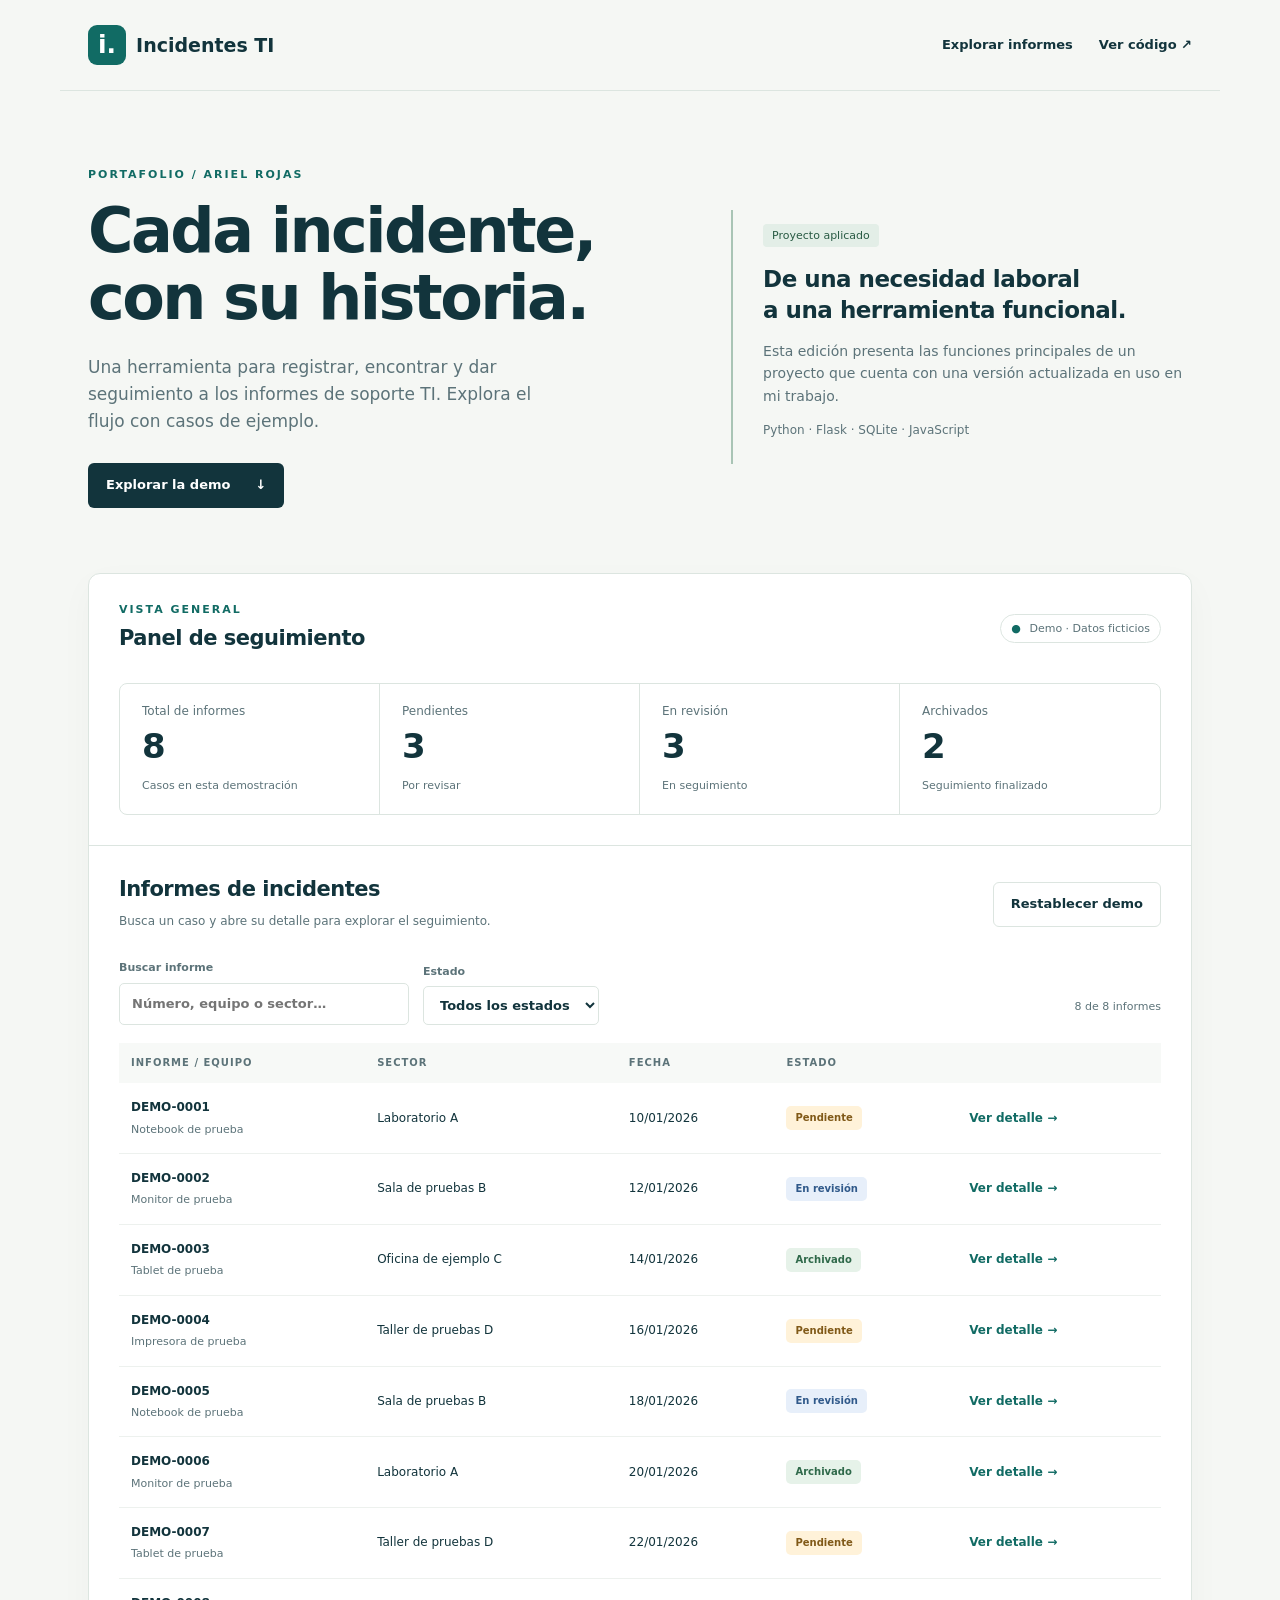
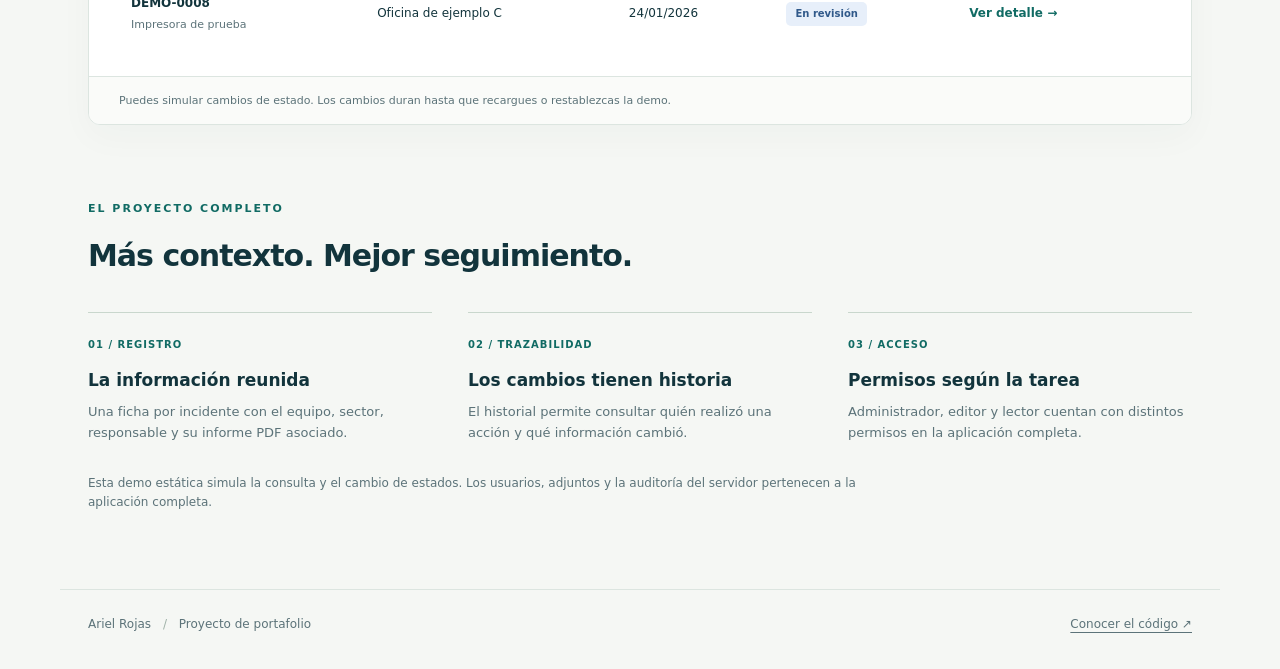
==== docs/index.html @ 37f0bf0e "Actualizar demo incidentes" ====
<!doctype html>
<html lang="es">
<head>
  <meta charset="utf-8">
  <meta name="viewport" content="width=device-width,initial-scale=1">
  <meta name="description" content="Explora el gestor de informes de incidentes TI de Ariel Rojas con datos ficticios y sin iniciar sesión.">
  <meta name="referrer" content="strict-origin-when-cross-origin">
  <meta http-equiv="Content-Security-Policy" content="default-src 'self'; script-src 'self'; style-src 'self'; img-src 'self' data:; connect-src 'none'; object-src 'none'; base-uri 'none'; form-action 'none'">
  <title>Incidentes TI · Demo de Ariel Rojas</title>
  <link rel="stylesheet" href="demo.css">
  <script src="demo.js" defer></script>
</head>
<body>
  <header class="topbar"><a class="brand" href="#inicio"><span class="brand-icon" aria-hidden="true">i.</span> Incidentes TI</a><nav aria-label="Principal"><a href="#informes">Explorar informes</a><a href="https://github.com/arojases/Incidentes" target="_blank" rel="noopener noreferrer">Ver código ↗</a></nav></header>
  <main id="inicio">
    <section class="intro"><div><p class="eyebrow">PORTAFOLIO / ARIEL ROJAS</p><h1>Cada incidente,<br>con su historia.</h1><p class="lead">Una herramienta para registrar, encontrar y dar seguimiento a los informes de soporte TI. Explora el flujo con casos de ejemplo.</p><a class="button dark" href="#informes">Explorar la demo <span aria-hidden="true">↓</span></a></div><aside class="project-note"><span class="tag">Proyecto aplicado</span><h2>De una necesidad laboral<br>a una herramienta funcional.</h2><p>Esta edición presenta las funciones principales de un proyecto que cuenta con una versión actualizada en uso en mi trabajo.</p><p class="small">Python · Flask · SQLite · JavaScript</p></aside></section>
    <section class="workspace" aria-label="Demostración interactiva">
      <div class="workspace-header"><div><p class="eyebrow">VISTA GENERAL</p><h2>Panel de seguimiento</h2></div><span class="demo-label"><span aria-hidden="true">●</span> Demo · Datos ficticios</span></div>
      <div class="metrics" aria-label="Resumen de informes"><article><span>Total de informes</span><strong id="total">8</strong><small>Casos en esta demostración</small></article><article><span>Pendientes</span><strong id="pending">3</strong><small>Por revisar</small></article><article><span>En revisión</span><strong id="review">3</strong><small>En seguimiento</small></article><article><span>Archivados</span><strong id="archived">2</strong><small>Seguimiento finalizado</small></article></div>
      <section class="reports" id="informes"><div class="section-heading"><div><h2>Informes de incidentes</h2><p>Busca un caso y abre su detalle para explorar el seguimiento.</p></div><button class="button outline" id="reset" type="button">Restablecer demo</button></div>
        <div class="filters"><label>Buscar informe<input type="search" id="search" placeholder="Número, equipo o sector…" autocomplete="off"></label><label>Estado<select id="status"><option value="">Todos los estados</option>Pendiente</option><option>En revisión</option><option>Archivado</option></select></label><span id="result-count" role="status" aria-live="polite"></span></div>
        <div class="table-wrap"><table><caption class="sr-only">Informes ficticios de incidentes TI</caption><thead><tr><th scope="col">Informe / equipo</th><th scope="col">Sector</th><th scope="col">Fecha</th><th scope="col">Estado</th><th scope="col"><span class="sr-only">Acciones</span></th></tr></thead><tbody id="rows"></tbody></table></div>
        <p id="empty" hidden>No hay informes con esos filtros. Prueba otra búsqueda.</p>
      </section>
      <p class="workspace-foot">Puedes simular cambios de estado. Los cambios duran hasta que recargues o restablezcas la demo.</p>
    </section>
    <section class="about"><p class="eyebrow">EL PROYECTO COMPLETO</p><h2>Más contexto. Mejor seguimiento.</h2><div class="about-grid"><article><span>01 / REGISTRO</span><h3>La información reunida</h3><p>Una ficha por incidente con el equipo, sector, responsable y su informe PDF asociado.</p></article><article><span>02 / TRAZABILIDAD</span><h3>Los cambios tienen historia</h3><p>El historial permite consultar quién realizó una acción y qué información cambió.</p></article><article><span>03 / ACCESO</span><h3>Permisos según la tarea</h3><p>Administrador, editor y lector cuentan con distintos permisos en la aplicación completa.</p></article></div><p class="scope">Esta demo estática simula la consulta y el cambio de estados. Los usuarios, adjuntos y la auditoría del servidor pertenecen a la aplicación completa.</p></section>
  </main>
  <footer><span>Ariel Rojas <span aria-hidden="true">/</span> Proyecto de portafolio</span><a href="https://github.com/arojases/Incidentes" target="_blank" rel="noopener noreferrer">Conocer el código ↗</a></footer>
  <dialog id="detail" aria-labelledby="detail-title"><div class="dialog-head"><p class="eyebrow">DETALLE DEL INFORME</p><button id="close" class="close" type="button" aria-label="Cerrar detalle">×</button></div><h2 id="detail-title"></h2><p id="detail-description"></p><dl id="detail-fields"></dl><label class="state-label">Simular cambio de estado<select id="detail-status"><option>Pendiente</option><option>En revisión</option><option>Archivado</option></select></label><h3>Historial de ejemplo</h3><ul id="history"></ul><p class="small">Información ficticia. Esta acción solo modifica la demostración en tu navegador.</p></dialog>
  <p class="toast" id="message" role="status" aria-live="polite"></p>
  <noscript><p>Activa JavaScript para explorar los informes de esta demostración.</p></noscript>
</body>
</html>
---- docs/demo.css ----
:root{--ink:#12343c;--muted:#5c7379;--teal:#116b64;--paper:#f5f7f4;--line:#dce5e0;--white:#fff}*{box-sizing:border-box}html{scroll-behavior:smooth;scroll-padding-top:30px}body{margin:0;color:var(--ink);background:var(--paper);font:15px/1.6 "Segoe UI",system-ui,sans-serif}a{color:inherit}button,input,select{font:inherit}button,a,input,select{outline-offset:4px}button{cursor:pointer}a{text-underline-offset:4px}.topbar,main,footer{max-width:1160px;margin:auto}.topbar{display:flex;align-items:center;justify-content:space-between;padding:25px 28px;border-bottom:1px solid var(--line)}.brand{font-size:19px;font-weight:750;text-decoration:none;display:flex;align-items:center;gap:10px}.brand-icon{background:var(--teal);color:#fff;border-radius:9px;padding:0 10px;font-size:25px}nav{display:flex;gap:26px}nav a{font-size:13px;text-decoration:none;font-weight:600}main{padding:0 28px}.intro{display:grid;grid-template-columns:1.2fr 1fr;gap:90px;padding:75px 0 65px;align-items:center}.eyebrow{font-size:11px;font-weight:750;letter-spacing:2px;color:var(--teal);margin:0 0 14px}h1{font-size:clamp(38px,5vw,62px);line-height:1.08;letter-spacing:-2.5px;margin:0 0 22px;font-weight:700}.lead{font-size:17px;color:var(--muted);max-width:470px;margin:0 0 28px}.button{display:inline-flex;align-items:center;justify-content:center;gap:25px;border-radius:6px;font-size:13px;font-weight:600;padding:11px 17px;text-decoration:none;border:1px solid transparent}.dark{background:var(--ink);color:white}.dark:hover{background:var(--teal)}.outline{background:transparent;border-color:var(--line);color:var(--ink)}.outline:hover{background:#edf2ef}.project-note{border-left:2px solid #a9c4b5;padding:12px 0 12px 30px}.tag{background:#e3eee7;color:#285a43;padding:5px 9px;font-size:11px;border-radius:4px}.project-note h2{font-size:23px;line-height:1.35;margin:18px 0 14px;letter-spacing:-.5px}.project-note p{font-size:14px;color:var(--muted)}.small{font-size:12px!important;color:var(--muted)}.workspace{border:1px solid var(--line);background:var(--white);border-radius:12px;box-shadow:0 12px 35px #12343c08;overflow:hidden}.workspace-header{display:flex;justify-content:space-between;align-items:center;padding:27px 30px}.workspace-header .eyebrow{margin-bottom:4px}.workspace h2{font-size:21px;letter-spacing:-.5px;margin:0}.demo-label{font-size:11px;padding:5px 10px;border:1px solid var(--line);border-radius:20px;color:var(--muted)}.demo-label span{color:var(--teal);margin-right:5px}.metrics{display:grid;grid-template-columns:repeat(4,1fr);margin:0 30px 30px;border:1px solid var(--line);border-radius:8px}.metrics article{padding:18px 22px;border-right:1px solid var(--line)}.metrics article:last-child{border:0}.metrics span{display:block;font-size:12px;color:var(--muted)}.metrics strong{display:block;font-size:34px;font-weight:650;line-height:1.5;letter-spacing:-1px}.metrics small{font-size:11px;color:var(--muted)}.reports{border-top:1px solid var(--line);padding:27px 30px}.section-heading{display:flex;justify-content:space-between;gap:20px;align-items:center}.section-heading p{font-size:12px;color:var(--muted);margin:5px 0}.filters{display:flex;gap:14px;align-items:end;margin:23px 0 18px}label{display:block;font-size:11px;font-weight:600;color:var(--muted)}input,select{display:block;border:1px solid var(--line);border-radius:5px;background:white;color:var(--ink);padding:10px 12px;margin-top:6px;font-size:13px}input{width:290px}.filters #result-count{margin-left:auto;font-size:11px;padding-bottom:10px;color:var(--muted)}.table-wrap{overflow:auto}table{width:100%;border-collapse:collapse;text-align:left;white-space:nowrap}th{font-size:10px;text-transform:uppercase;letter-spacing:1px;background:#f7f9f7;color:var(--muted);padding:12px}td{border-bottom:1px solid #edf1ee;padding:15px 12px;font-size:12px}td:first-child strong{display:block;font-size:12px}td:first-child small{display:block;color:var(--muted);font-size:11px;margin-top:3px}tr:last-child td{border-bottom:0}.badge{display:inline-block;padding:4px 9px;font-size:10px;border-radius:5px;font-weight:600}.pending{background:#fff2d9;color:#805918}.review{background:#e7effa;color:#30598a}.archived{background:#e6f2e9;color:#2f694a}.detail-button{border:0;background:none;color:var(--teal);padding:6px;font-size:12px;font-weight:650}.detail-button:hover{text-decoration:underline}.workspace-foot{font-size:11px;color:var(--muted);background:#fafbf9;margin:0;border-top:1px solid var(--line);padding:15px 30px}.about{padding:75px 0 65px}.about h2{font-size:30px;letter-spacing:-1px;margin:0 0 32px}.about-grid{display:grid;grid-template-columns:repeat(3,1fr);gap:36px}.about-grid article{border-top:1px solid #c9d7cd;padding-top:18px}.about-grid span{font-size:10px;letter-spacing:1px;color:var(--teal);font-weight:700}.about h3{font-size:17px;margin:12px 0 8px}.about-grid p{font-size:13px;color:var(--muted);margin:0}.scope{font-size:12px;color:var(--muted);margin-top:30px;max-width:780px}footer{display:flex;justify-content:space-between;border-top:1px solid var(--line);padding:25px 28px 35px;font-size:12px;color:var(--muted)}footer span span{padding:0 8px;color:#a0b2a8}dialog{border:1px solid var(--line);border-radius:12px;padding:28px;max-width:540px;width:calc(100% - 32px);color:var(--ink);max-height:90vh}dialog::backdrop{background:#102c36a6}.dialog-head{display:flex;align-items:center;justify-content:space-between}.dialog-head .eyebrow{margin:0}.close{border:0;background:#edf2ef;border-radius:50%;font-size:24px;width:34px;height:34px;color:var(--ink)}dialog h2{font-size:28px;margin:18px 0 8px}dialog p{font-size:14px;color:var(--muted)}dl{display:grid;grid-template-columns:1fr 1fr;gap:8px;margin:22px 0}dt{font-size:12px;color:var(--muted)}dd{margin:0;font-size:12px}.state-label select{width:100%}dialog h3{font-size:14px;margin:22px 0 8px}#history{padding-left:18px;font-size:12px}#history li{margin:8px 0}.toast{position:fixed;bottom:20px;left:50%;transform:translateX(-50%);background:var(--ink);color:white;padding:12px 20px;border-radius:6px;font-size:13px;max-width:90%;box-shadow:0 4px 20px #0002}.toast:empty{display:none}.sr-only{position:absolute;width:1px;height:1px;padding:0;overflow:hidden;clip:rect(0,0,0,0);white-space:nowrap;border:0}#empty{text-align:center;padding:28px;color:var(--muted)}@media(max-width:760px){.intro{gap:30px;padding:45px 0;grid-template-columns:1fr}.project-note{padding-left:22px}.intro br{display:none}h1{letter-spacing:-1.5px}.topbar,main,footer{padding-left:18px;padding-right:18px}nav{gap:12px}nav a{font-size:11px}.brand{font-size:15px}.workspace-header{padding:20px;gap:14px;flex-wrap:wrap}.metrics{margin:0 20px 24px;grid-template-columns:1fr 1fr}.metrics article{padding:15px}.metrics article:nth-child(2){border-right:0}.metrics article:nth-child(-n+2){border-bottom:1px solid var(--line)}.reports{padding:22px 18px}.section-heading{align-items:start;flex-direction:column;gap:10px}.filters{flex-wrap:wrap}.filters label:first-child{width:100%}input{width:100%}.filters #result-count{font-size:10px}.workspace-foot{padding:14px 18px}.about{padding:45px 0}.about-grid{grid-template-columns:1fr;gap:24px}.about h2{font-size:26px}footer{gap:15px;flex-wrap:wrap}}@media(prefers-reduced-motion:reduce){html{scroll-behavior:auto}}
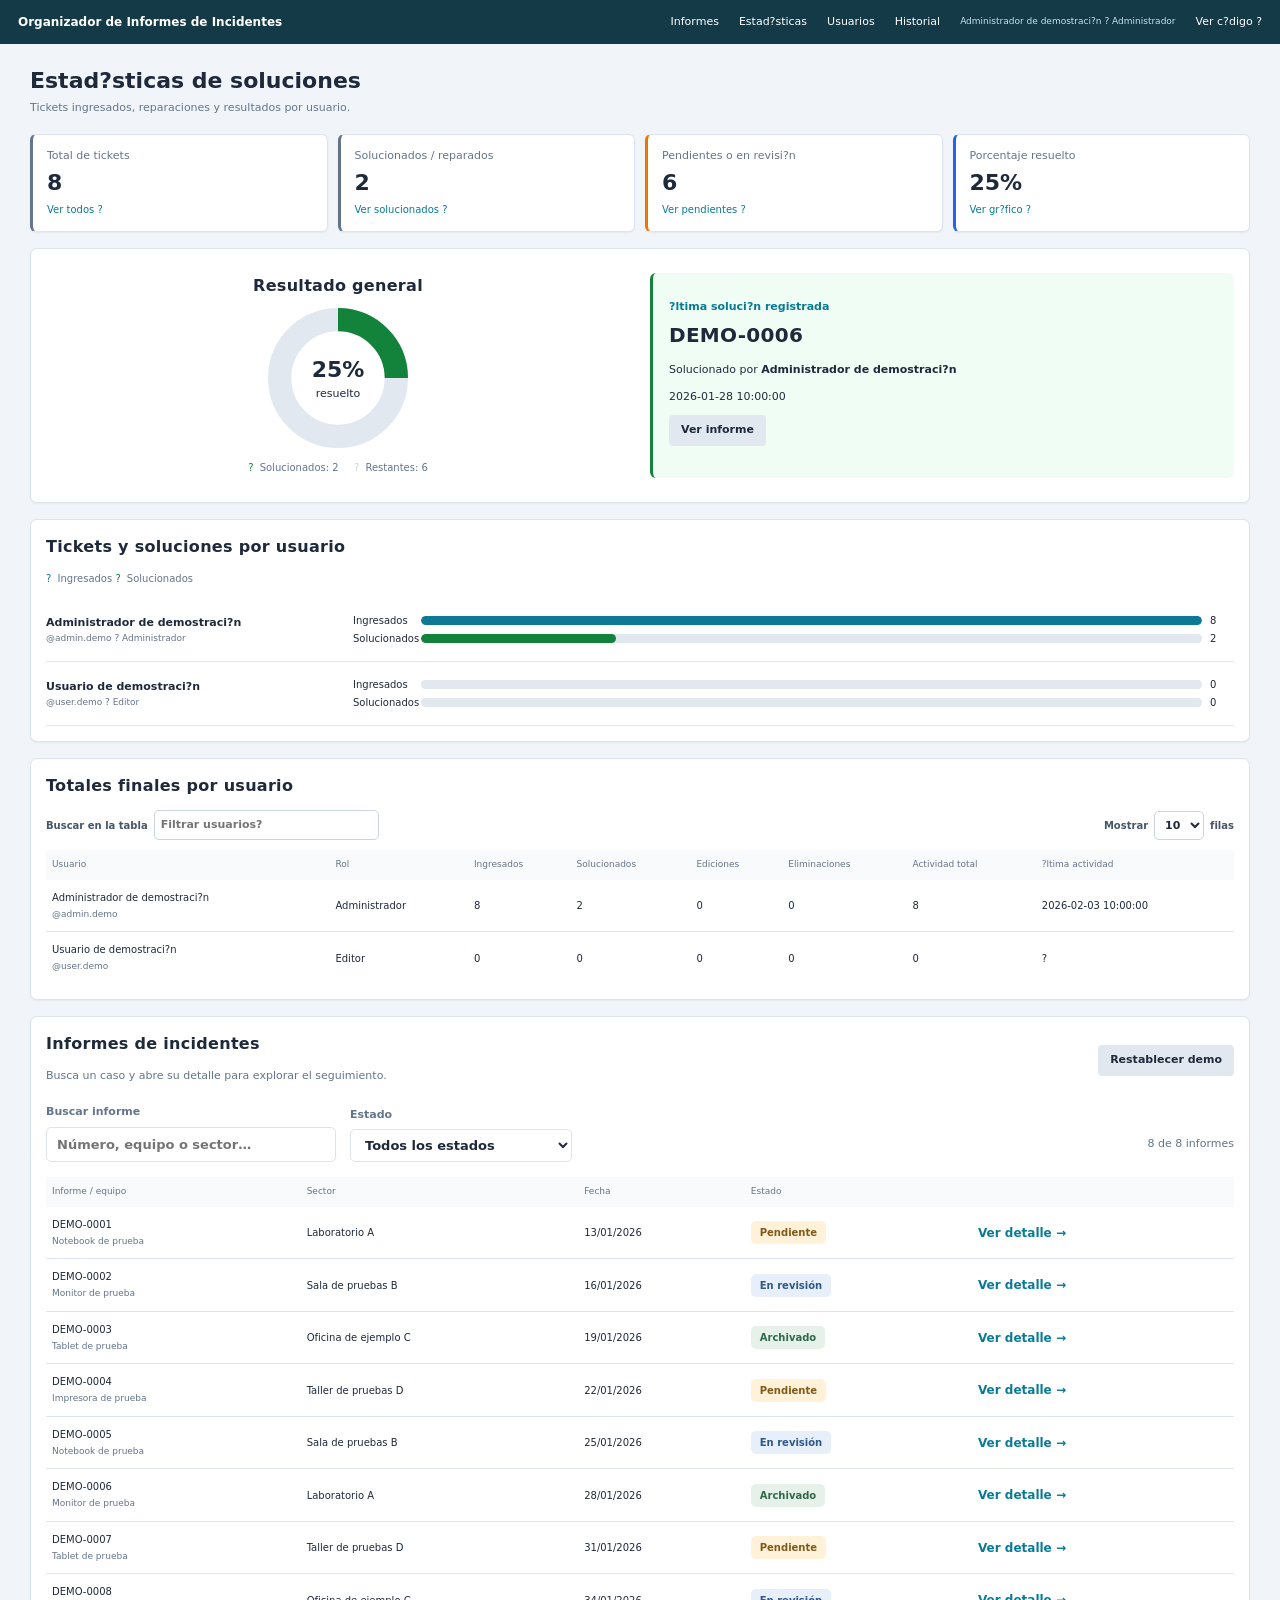
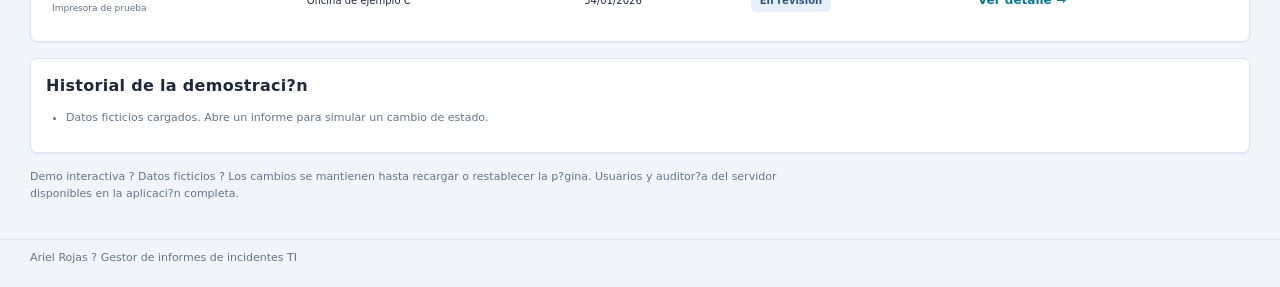
==== commit 3c585ddc: "actualizacion frontend demo" ====
--- a/docs/index.html
+++ b/docs/index.html
@@ -11,23 +11,25 @@
   <script src="demo.js" defer></script>
 </head>
 <body>
-  <header class="topbar"><a class="brand" href="#inicio"><span class="brand-icon" aria-hidden="true">i.</span> Incidentes TI</a><nav aria-label="Principal"><a href="#informes">Explorar informes</a><a href="https://github.com/arojases/Incidentes" target="_blank" rel="noopener noreferrer">Ver código ↗</a></nav></header>
-  <main id="inicio">
-    <section class="intro"><div><p class="eyebrow">PORTAFOLIO / ARIEL ROJAS</p><h1>Cada incidente,<br>con su historia.</h1><p class="lead">Una herramienta para registrar, encontrar y dar seguimiento a los informes de soporte TI. Explora el flujo con casos de ejemplo.</p><a class="button dark" href="#informes">Explorar la demo <span aria-hidden="true">↓</span></a></div><aside class="project-note"><span class="tag">Proyecto aplicado</span><h2>De una necesidad laboral<br>a una herramienta funcional.</h2><p>Esta edición presenta las funciones principales de un proyecto que cuenta con una versión actualizada en uso en mi trabajo.</p><p class="small">Python · Flask · SQLite · JavaScript</p></aside></section>
-    <section class="workspace" aria-label="Demostración interactiva">
-      <div class="workspace-header"><div><p class="eyebrow">VISTA GENERAL</p><h2>Panel de seguimiento</h2></div><span class="demo-label"><span aria-hidden="true">●</span> Demo · Datos ficticios</span></div>
-      <div class="metrics" aria-label="Resumen de informes"><article><span>Total de informes</span><strong id="total">8</strong><small>Casos en esta demostración</small></article><article><span>Pendientes</span><strong id="pending">3</strong><small>Por revisar</small></article><article><span>En revisión</span><strong id="review">3</strong><small>En seguimiento</small></article><article><span>Archivados</span><strong id="archived">2</strong><small>Seguimiento finalizado</small></article></div>
-      <section class="reports" id="informes"><div class="section-heading"><div><h2>Informes de incidentes</h2><p>Busca un caso y abre su detalle para explorar el seguimiento.</p></div><button class="button outline" id="reset" type="button">Restablecer demo</button></div>
-        <div class="filters"><label>Buscar informe<input type="search" id="search" placeholder="Número, equipo o sector…" autocomplete="off"></label><label>Estado<select id="status"><option value="">Todos los estados</option>Pendiente</option><option>En revisión</option><option>Archivado</option></select></label><span id="result-count" role="status" aria-live="polite"></span></div>
+<header class="topbar"><a class="brand" href="#estadisticas">Organizador de Informes de Incidentes</a><nav aria-label="Principal"><a href="#informes">Informes</a><a href="#estadisticas">Estad?sticas</a><a href="#usuarios">Usuarios</a><a href="#historial">Historial</a><span>Administrador de demostraci?n ? Administrador</span><a href="https://github.com/arojases/Gestion-de-Incidentes">Ver c?digo ?</a></nav></header>
+<main>
+<section id="estadisticas"><h1>Estad?sticas de soluciones</h1><p class="subtitle">Tickets ingresados, reparaciones y resultados por usuario.</p>
+<div class="metrics">
+<article><span>Total de tickets</span><strong id="total">8</strong><a href="#informes" data-filter="">Ver todos ?</a></article>
+<article><span>Solucionados / reparados</span><strong id="archived">2</strong><a href="#informes" data-filter="Archivado">Ver solucionados ?</a></article>
+<article><span>Pendientes o en revisi?n</span><strong id="remaining">6</strong><a href="#informes" data-filter="abiertos">Ver pendientes ?</a></article>
+<article><span>Porcentaje resuelto</span><strong id="percentage">25%</strong><a href="#grafico">Ver gr?fico ?</a></article>
+</div>
+<section class="panel overview" id="grafico"><div class="chart"><h2>Resultado general</h2><div class="donut"><svg viewBox="0 0 120 120" aria-hidden="true"><circle class="track" cx="60" cy="60" r="50"/><circle id="donut-value" cx="60" cy="60" r="50" pathLength="100" stroke-dasharray="25 100"/></svg><div><strong id="chart-percent">25%</strong><span>resuelto</span></div></div><p class="legend"><span>?</span> Solucionados: <b id="solved-count">2</b> <span class="gray">?</span> Restantes: <b id="remaining-count">6</b></p></div><aside class="latest"><h3>?ltima soluci?n registrada</h3><h2 id="latest-id">DEMO-0006</h2><p>Solucionado por <strong>Administrador de demostraci?n</strong></p><p id="latest-date">2026-01-28 10:00:00</p><button id="latest-open" type="button" class="button">Ver informe</button></aside></section>
+<section class="panel"><h2>Tickets y soluciones por usuario</h2><p class="legend"><span class="blue">?</span> Ingresados <span>?</span> Solucionados</p><div id="user-bars"></div></section>
+<section class="panel" id="usuarios"><h2>Totales finales por usuario</h2><div class="user-filters"><label>Buscar en la tabla <input id="user-search" type="search" placeholder="Filtrar usuarios?"></label><label>Mostrar <select id="user-limit"><option>10</option><option>25</option><option>50</option></select> filas</label></div><div class="table-wrap"><table><thead><tr><th>Usuario</th><th>Rol</th><th>Ingresados</th><th>Solucionados</th><th>Ediciones</th><th>Eliminaciones</th><th>Actividad total</th><th>?ltima actividad</th></tr></thead><tbody id="user-rows"></tbody></table></div></section>
+</section>
+      <section class="reports panel" id="informes"><div class="section-heading"><div><h2>Informes de incidentes</h2><p>Busca un caso y abre su detalle para explorar el seguimiento.</p></div><button class="button outline" id="reset" type="button">Restablecer demo</button></div>
+        <div class="filters"><label>Buscar informe<input type="search" id="search" placeholder="Número, equipo o sector…" autocomplete="off"></label><label>Estado<select id="status"><option value="">Todos los estados</option><option value="abiertos">Pendientes o en revisi?n</option>Pendiente</option><option>En revisión</option><option>Archivado</option></select></label><span id="result-count" role="status" aria-live="polite"></span></div>
         <div class="table-wrap"><table><caption class="sr-only">Informes ficticios de incidentes TI</caption><thead><tr><th scope="col">Informe / equipo</th><th scope="col">Sector</th><th scope="col">Fecha</th><th scope="col">Estado</th><th scope="col"><span class="sr-only">Acciones</span></th></tr></thead><tbody id="rows"></tbody></table></div>
         <p id="empty" hidden>No hay informes con esos filtros. Prueba otra búsqueda.</p>
       </section>
-      <p class="workspace-foot">Puedes simular cambios de estado. Los cambios duran hasta que recargues o restablezcas la demo.</p>
-    </section>
-    <section class="about"><p class="eyebrow">EL PROYECTO COMPLETO</p><h2>Más contexto. Mejor seguimiento.</h2><div class="about-grid"><article><span>01 / REGISTRO</span><h3>La información reunida</h3><p>Una ficha por incidente con el equipo, sector, responsable y su informe PDF asociado.</p></article><article><span>02 / TRAZABILIDAD</span><h3>Los cambios tienen historia</h3><p>El historial permite consultar quién realizó una acción y qué información cambió.</p></article><article><span>03 / ACCESO</span><h3>Permisos según la tarea</h3><p>Administrador, editor y lector cuentan con distintos permisos en la aplicación completa.</p></article></div><p class="scope">Esta demo estática simula la consulta y el cambio de estados. Los usuarios, adjuntos y la auditoría del servidor pertenecen a la aplicación completa.</p></section>
-  </main>
-  <footer><span>Ariel Rojas <span aria-hidden="true">/</span> Proyecto de portafolio</span><a href="https://github.com/arojases/Incidentes" target="_blank" rel="noopener noreferrer">Conocer el código ↗</a></footer>
-  <dialog id="detail" aria-labelledby="detail-title"><div class="dialog-head"><p class="eyebrow">DETALLE DEL INFORME</p><button id="close" class="close" type="button" aria-label="Cerrar detalle">×</button></div><h2 id="detail-title"></h2><p id="detail-description"></p><dl id="detail-fields"></dl><label class="state-label">Simular cambio de estado<select id="detail-status"><option>Pendiente</option><option>En revisión</option><option>Archivado</option></select></label><h3>Historial de ejemplo</h3><ul id="history"></ul><p class="small">Información ficticia. Esta acción solo modifica la demostración en tu navegador.</p></dialog>
+<section class="panel" id="historial"><h2>Historial de la demostraci?n</h2><ul id="activity"><li>Datos ficticios cargados. Abre un informe para simular un cambio de estado.</li></ul></section><p class="scope">Demo interactiva ? Datos ficticios ? Los cambios se mantienen hasta recargar o restablecer la p?gina. Usuarios y auditor?a del servidor disponibles en la aplicaci?n completa.</p></main><footer>Ariel Rojas ? Gestor de informes de incidentes TI</footer>  <dialog id="detail" aria-labelledby="detail-title"><div class="dialog-head"><p class="eyebrow">DETALLE DEL INFORME</p><button id="close" class="close" type="button" aria-label="Cerrar detalle">×</button></div><h2 id="detail-title"></h2><p id="detail-description"></p><dl id="detail-fields"></dl><label class="state-label">Simular cambio de estado<select id="detail-status"><option>Pendiente</option><option>En revisión</option><option>Archivado</option></select></label><h3>Historial de ejemplo</h3><ul id="history"></ul><p class="small">Información ficticia. Esta acción solo modifica la demostración en tu navegador.</p></dialog>
   <p class="toast" id="message" role="status" aria-live="polite"></p>
   <noscript><p>Activa JavaScript para explorar los informes de esta demostración.</p></noscript>
 </body>
--- a/docs/demo.css
+++ b/docs/demo.css
@@ -1 +1,6 @@
 :root{--ink:#12343c;--muted:#5c7379;--teal:#116b64;--paper:#f5f7f4;--line:#dce5e0;--white:#fff}*{box-sizing:border-box}html{scroll-behavior:smooth;scroll-padding-top:30px}body{margin:0;color:var(--ink);background:var(--paper);font:15px/1.6 "Segoe UI",system-ui,sans-serif}a{color:inherit}button,input,select{font:inherit}button,a,input,select{outline-offset:4px}button{cursor:pointer}a{text-underline-offset:4px}.topbar,main,footer{max-width:1160px;margin:auto}.topbar{display:flex;align-items:center;justify-content:space-between;padding:25px 28px;border-bottom:1px solid var(--line)}.brand{font-size:19px;font-weight:750;text-decoration:none;display:flex;align-items:center;gap:10px}.brand-icon{background:var(--teal);color:#fff;border-radius:9px;padding:0 10px;font-size:25px}nav{display:flex;gap:26px}nav a{font-size:13px;text-decoration:none;font-weight:600}main{padding:0 28px}.intro{display:grid;grid-template-columns:1.2fr 1fr;gap:90px;padding:75px 0 65px;align-items:center}.eyebrow{font-size:11px;font-weight:750;letter-spacing:2px;color:var(--teal);margin:0 0 14px}h1{font-size:clamp(38px,5vw,62px);line-height:1.08;letter-spacing:-2.5px;margin:0 0 22px;font-weight:700}.lead{font-size:17px;color:var(--muted);max-width:470px;margin:0 0 28px}.button{display:inline-flex;align-items:center;justify-content:center;gap:25px;border-radius:6px;font-size:13px;font-weight:600;padding:11px 17px;text-decoration:none;border:1px solid transparent}.dark{background:var(--ink);color:white}.dark:hover{background:var(--teal)}.outline{background:transparent;border-color:var(--line);color:var(--ink)}.outline:hover{background:#edf2ef}.project-note{border-left:2px solid #a9c4b5;padding:12px 0 12px 30px}.tag{background:#e3eee7;color:#285a43;padding:5px 9px;font-size:11px;border-radius:4px}.project-note h2{font-size:23px;line-height:1.35;margin:18px 0 14px;letter-spacing:-.5px}.project-note p{font-size:14px;color:var(--muted)}.small{font-size:12px!important;color:var(--muted)}.workspace{border:1px solid var(--line);background:var(--white);border-radius:12px;box-shadow:0 12px 35px #12343c08;overflow:hidden}.workspace-header{display:flex;justify-content:space-between;align-items:center;padding:27px 30px}.workspace-header .eyebrow{margin-bottom:4px}.workspace h2{font-size:21px;letter-spacing:-.5px;margin:0}.demo-label{font-size:11px;padding:5px 10px;border:1px solid var(--line);border-radius:20px;color:var(--muted)}.demo-label span{color:var(--teal);margin-right:5px}.metrics{display:grid;grid-template-columns:repeat(4,1fr);margin:0 30px 30px;border:1px solid var(--line);border-radius:8px}.metrics article{padding:18px 22px;border-right:1px solid var(--line)}.metrics article:last-child{border:0}.metrics span{display:block;font-size:12px;color:var(--muted)}.metrics strong{display:block;font-size:34px;font-weight:650;line-height:1.5;letter-spacing:-1px}.metrics small{font-size:11px;color:var(--muted)}.reports{border-top:1px solid var(--line);padding:27px 30px}.section-heading{display:flex;justify-content:space-between;gap:20px;align-items:center}.section-heading p{font-size:12px;color:var(--muted);margin:5px 0}.filters{display:flex;gap:14px;align-items:end;margin:23px 0 18px}label{display:block;font-size:11px;font-weight:600;color:var(--muted)}input,select{display:block;border:1px solid var(--line);border-radius:5px;background:white;color:var(--ink);padding:10px 12px;margin-top:6px;font-size:13px}input{width:290px}.filters #result-count{margin-left:auto;font-size:11px;padding-bottom:10px;color:var(--muted)}.table-wrap{overflow:auto}table{width:100%;border-collapse:collapse;text-align:left;white-space:nowrap}th{font-size:10px;text-transform:uppercase;letter-spacing:1px;background:#f7f9f7;color:var(--muted);padding:12px}td{border-bottom:1px solid #edf1ee;padding:15px 12px;font-size:12px}td:first-child strong{display:block;font-size:12px}td:first-child small{display:block;color:var(--muted);font-size:11px;margin-top:3px}tr:last-child td{border-bottom:0}.badge{display:inline-block;padding:4px 9px;font-size:10px;border-radius:5px;font-weight:600}.pending{background:#fff2d9;color:#805918}.review{background:#e7effa;color:#30598a}.archived{background:#e6f2e9;color:#2f694a}.detail-button{border:0;background:none;color:var(--teal);padding:6px;font-size:12px;font-weight:650}.detail-button:hover{text-decoration:underline}.workspace-foot{font-size:11px;color:var(--muted);background:#fafbf9;margin:0;border-top:1px solid var(--line);padding:15px 30px}.about{padding:75px 0 65px}.about h2{font-size:30px;letter-spacing:-1px;margin:0 0 32px}.about-grid{display:grid;grid-template-columns:repeat(3,1fr);gap:36px}.about-grid article{border-top:1px solid #c9d7cd;padding-top:18px}.about-grid span{font-size:10px;letter-spacing:1px;color:var(--teal);font-weight:700}.about h3{font-size:17px;margin:12px 0 8px}.about-grid p{font-size:13px;color:var(--muted);margin:0}.scope{font-size:12px;color:var(--muted);margin-top:30px;max-width:780px}footer{display:flex;justify-content:space-between;border-top:1px solid var(--line);padding:25px 28px 35px;font-size:12px;color:var(--muted)}footer span span{padding:0 8px;color:#a0b2a8}dialog{border:1px solid var(--line);border-radius:12px;padding:28px;max-width:540px;width:calc(100% - 32px);color:var(--ink);max-height:90vh}dialog::backdrop{background:#102c36a6}.dialog-head{display:flex;align-items:center;justify-content:space-between}.dialog-head .eyebrow{margin:0}.close{border:0;background:#edf2ef;border-radius:50%;font-size:24px;width:34px;height:34px;color:var(--ink)}dialog h2{font-size:28px;margin:18px 0 8px}dialog p{font-size:14px;color:var(--muted)}dl{display:grid;grid-template-columns:1fr 1fr;gap:8px;margin:22px 0}dt{font-size:12px;color:var(--muted)}dd{margin:0;font-size:12px}.state-label select{width:100%}dialog h3{font-size:14px;margin:22px 0 8px}#history{padding-left:18px;font-size:12px}#history li{margin:8px 0}.toast{position:fixed;bottom:20px;left:50%;transform:translateX(-50%);background:var(--ink);color:white;padding:12px 20px;border-radius:6px;font-size:13px;max-width:90%;box-shadow:0 4px 20px #0002}.toast:empty{display:none}.sr-only{position:absolute;width:1px;height:1px;padding:0;overflow:hidden;clip:rect(0,0,0,0);white-space:nowrap;border:0}#empty{text-align:center;padding:28px;color:var(--muted)}@media(max-width:760px){.intro{gap:30px;padding:45px 0;grid-template-columns:1fr}.project-note{padding-left:22px}.intro br{display:none}h1{letter-spacing:-1.5px}.topbar,main,footer{padding-left:18px;padding-right:18px}nav{gap:12px}nav a{font-size:11px}.brand{font-size:15px}.workspace-header{padding:20px;gap:14px;flex-wrap:wrap}.metrics{margin:0 20px 24px;grid-template-columns:1fr 1fr}.metrics article{padding:15px}.metrics article:nth-child(2){border-right:0}.metrics article:nth-child(-n+2){border-bottom:1px solid var(--line)}.reports{padding:22px 18px}.section-heading{align-items:start;flex-direction:column;gap:10px}.filters{flex-wrap:wrap}.filters label:first-child{width:100%}input{width:100%}.filters #result-count{font-size:10px}.workspace-foot{padding:14px 18px}.about{padding:45px 0}.about-grid{grid-template-columns:1fr;gap:24px}.about h2{font-size:26px}footer{gap:15px;flex-wrap:wrap}}@media(prefers-reduced-motion:reduce){html{scroll-behavior:auto}}
+
+:root{--ink:#1e293b;--muted:#64748b;--line:#dce4ef;--paper:#f1f5f9;--teal:#087a95}body{font:12px/1.5 "Segoe UI",system-ui,sans-serif;background:var(--paper)}html{scroll-padding-top:18px}.topbar{max-width:none;background:#143947;color:white;min-height:44px;padding:10px 18px;border:0;gap:24px}.brand{font-size:12px;font-weight:700;white-space:nowrap}nav{gap:20px;align-items:center}nav a{font-size:11px;font-weight:400}nav span{font-size:9px;color:#c7e1ec}main{max-width:1450px;padding:22px 30px}h1{font-size:22px;letter-spacing:0;line-height:1.4;margin:0 0 3px}h2{font-size:16px;letter-spacing:.3px;margin:0 0 12px;font-weight:650}.subtitle{font-size:11px;color:var(--muted);margin:0 0 18px}.metrics{display:grid;grid-template-columns:repeat(4,1fr);gap:10px;border:0;margin:0 0 16px}.metrics article,.metrics article:last-child{background:white;border:1px solid var(--line);border-left:3px solid #64748b;border-radius:6px;padding:13px 14px;box-shadow:0 1px 2px #102c3610}.metrics article:nth-child(3){border-left-color:#ea7800}.metrics article:nth-child(4){border-left-color:#2563eb}.metrics span{font-size:11px}.metrics strong{font-size:22px;line-height:1.6;letter-spacing:0}.metrics a{font-size:10px;text-decoration:none;color:var(--teal)}.panel{background:#fff;border:1px solid var(--line);border-radius:7px;padding:15px;margin-bottom:16px;box-shadow:0 1px 2px #102c3610}.overview{display:grid;grid-template-columns:1fr 1fr;gap:20px;padding:15px;align-items:center;min-height:237px}.chart{text-align:center}.chart h2{margin:10px 0}.donut{position:relative;width:140px;height:140px;margin:auto}.donut svg{width:100%;height:100%;transform:rotate(-90deg)}.donut circle{fill:none;stroke-width:20;stroke:#13833b}.donut .track{stroke:#e2e8f0}.donut>div{position:absolute;inset:0;display:flex;align-items:center;justify-content:center;flex-direction:column}.donut strong{font-size:22px}.donut span{font-size:11px}.legend{font-size:10px;color:var(--muted);margin:12px 0}.legend span{color:#13833b;margin-right:3px}.legend span.gray{color:#cbd5e1;margin-left:12px}.legend span.blue{color:#0d7995}.legend b{font-weight:400}.latest{background:#f0fdf5;border-left:3px solid #13833b;border-radius:6px;padding:26px 16px;min-height:205px}.latest h3{font-size:11px;color:#087a95;margin:0 0 5px}.latest h2{font-size:20px}.latest p{font-size:11px;margin:10px 0}.button{padding:7px 12px;background:#e2e8f0;border:0;color:var(--ink);font-size:11px;border-radius:4px;gap:8px}.button:disabled{opacity:.5;cursor:default}.bar-row{display:grid;grid-template-columns:25% 1fr;gap:10px;padding:12px 0;border-bottom:1px solid var(--line);align-items:center}.bar-row strong{font-size:11px}.bar-row small{display:block;font-size:9px;color:var(--muted)}.bar-line{display:grid;grid-template-columns:60px 1fr 24px;gap:8px;align-items:center;font-size:10px;margin:3px 0}progress{width:100%;height:9px;border:0;appearance:none;border-radius:10px;overflow:hidden;background:#e2e8f0}progress::-webkit-progress-bar{background:#e2e8f0;border-radius:10px}progress::-webkit-progress-value{background:#0d7995;border-radius:10px}progress::-moz-progress-bar{background:#0d7995;border-radius:10px}.bar-line:nth-child(2) progress::-webkit-progress-value{background:#13833b}.bar-line:nth-child(2) progress::-moz-progress-bar{background:#13833b}.user-filters{display:flex;justify-content:space-between;align-items:center;margin:10px 0}.user-filters label{display:flex;align-items:center;gap:6px;color:#475569;font-size:10px}.user-filters input{width:225px}.user-filters input,.user-filters select{padding:6px;margin:0;font-size:11px;border-color:#cbd5e1}th{font-size:9px;text-transform:none;letter-spacing:0;background:#f8fafc;padding:8px 6px;font-weight:400}td{padding:10px 6px;font-size:10px;border-color:var(--line)}td:first-child strong{font-size:10px;font-weight:500}td:first-child small{font-size:9px}.reports{padding:15px;border-top:1px solid var(--line)}.reports h2{font-size:16px;letter-spacing:.3px}.filters{margin:15px 0}.filters input,.filters select{padding:7px 10px}.section-heading p{font-size:11px}.scope{font-size:11px;color:var(--muted);margin:15px 0}footer{max-width:1450px;padding:10px 30px 20px;font-size:11px}#activity{padding-left:20px;color:var(--muted);font-size:11px}.eyebrow{letter-spacing:1px}dialog h2{font-size:24px}
+@media(min-width:1500px){main{padding-top:28px}}
+@media(max-width:850px){.topbar{flex-wrap:wrap;gap:8px}nav{flex-wrap:wrap;gap:14px}main{padding:20px 16px}.metrics{margin:0 0 16px;grid-template-columns:repeat(2,1fr)}.metrics article{padding:12px}.overview{gap:10px}.latest{padding:20px 14px}.bar-row{grid-template-columns:32% 1fr}.bar-line{grid-template-columns:58px 1fr 16px;gap:4px}}
+@media(max-width:520px){.overview{grid-template-columns:1fr}.latest{min-height:0}.bar-row{grid-template-columns:1fr}.user-filters{gap:12px;flex-wrap:wrap}.user-filters input{width:185px}.metrics span{font-size:10px}.brand{white-space:normal}nav span{display:none}.filters label:first-child{width:100%}}
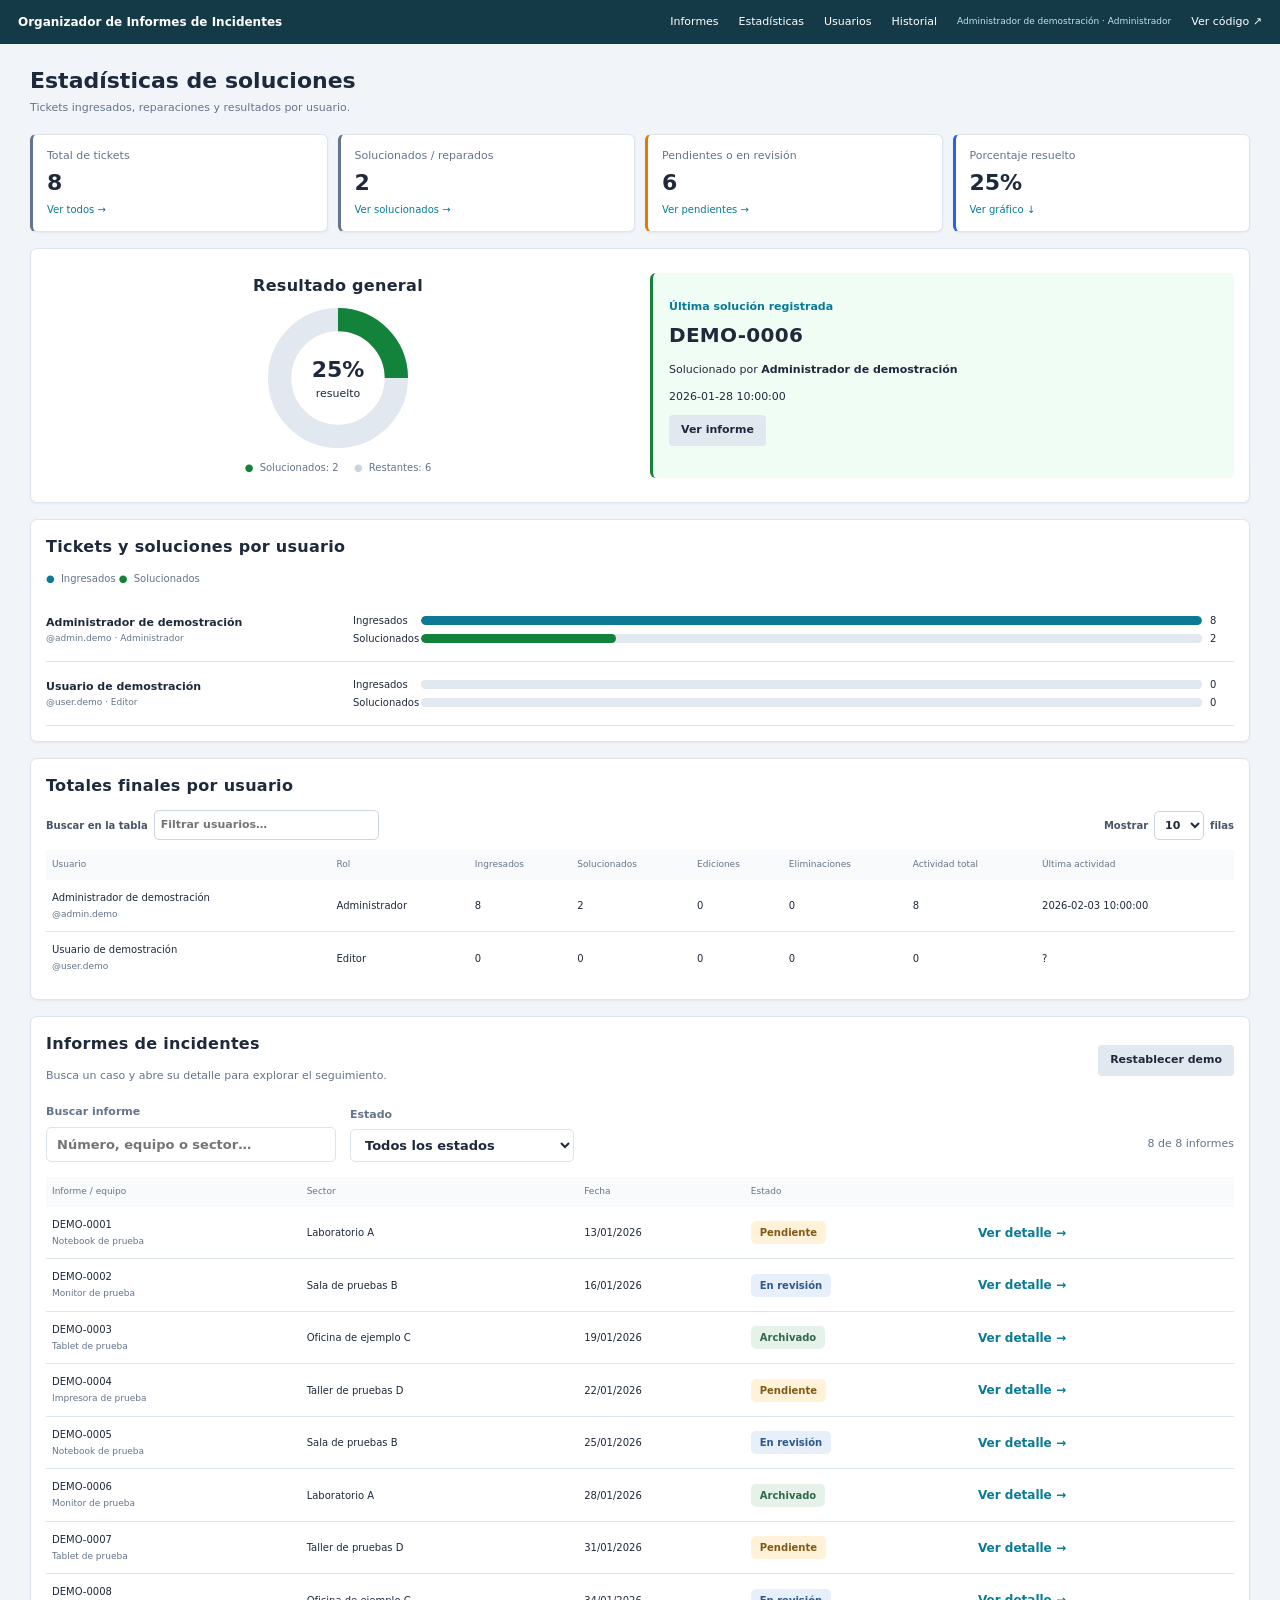
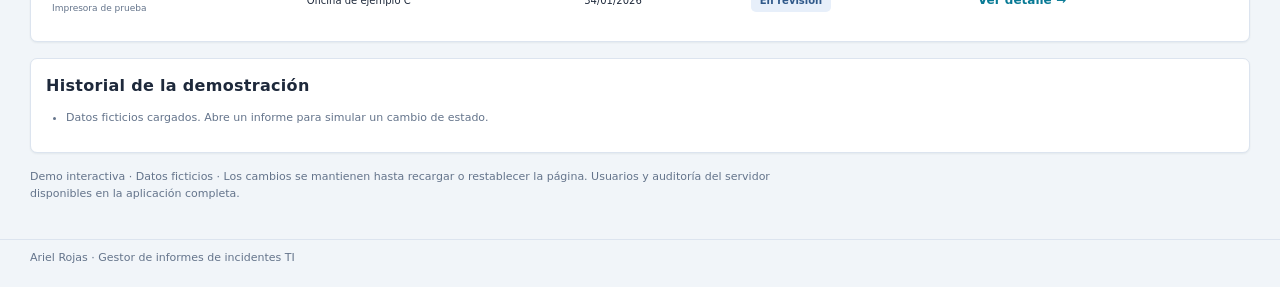
==== commit 2d7b00a2: "correcciones demo" ====
--- a/docs/index.html
+++ b/docs/index.html
@@ -7,29 +7,29 @@
   <meta name="referrer" content="strict-origin-when-cross-origin">
   <meta http-equiv="Content-Security-Policy" content="default-src 'self'; script-src 'self'; style-src 'self'; img-src 'self' data:; connect-src 'none'; object-src 'none'; base-uri 'none'; form-action 'none'">
   <title>Incidentes TI · Demo de Ariel Rojas</title>
-  <link rel="stylesheet" href="demo.css">
-  <script src="demo.js" defer></script>
+  <link rel="stylesheet" href="demo.css?v=20261029-2">
+  <script src="demo.js?v=20261029-2" defer></script>
 </head>
 <body>
-<header class="topbar"><a class="brand" href="#estadisticas">Organizador de Informes de Incidentes</a><nav aria-label="Principal"><a href="#informes">Informes</a><a href="#estadisticas">Estad?sticas</a><a href="#usuarios">Usuarios</a><a href="#historial">Historial</a><span>Administrador de demostraci?n ? Administrador</span><a href="https://github.com/arojases/Gestion-de-Incidentes">Ver c?digo ?</a></nav></header>
+<header class="topbar"><a class="brand" href="#estadisticas">Organizador de Informes de Incidentes</a><nav aria-label="Principal"><a href="#informes">Informes</a><a href="#estadisticas">Estadísticas</a><a href="#usuarios">Usuarios</a><a href="#historial">Historial</a><span>Administrador de demostración · Administrador</span><a href="https://github.com/arojases/Gestion-de-Incidentes">Ver código ↗</a></nav></header>
 <main>
-<section id="estadisticas"><h1>Estad?sticas de soluciones</h1><p class="subtitle">Tickets ingresados, reparaciones y resultados por usuario.</p>
+<section id="estadisticas"><h1>Estadísticas de soluciones</h1><p class="subtitle">Tickets ingresados, reparaciones y resultados por usuario.</p>
 <div class="metrics">
-<article><span>Total de tickets</span><strong id="total">8</strong><a href="#informes" data-filter="">Ver todos ?</a></article>
-<article><span>Solucionados / reparados</span><strong id="archived">2</strong><a href="#informes" data-filter="Archivado">Ver solucionados ?</a></article>
-<article><span>Pendientes o en revisi?n</span><strong id="remaining">6</strong><a href="#informes" data-filter="abiertos">Ver pendientes ?</a></article>
-<article><span>Porcentaje resuelto</span><strong id="percentage">25%</strong><a href="#grafico">Ver gr?fico ?</a></article>
+<article><span>Total de tickets</span><strong id="total">8</strong><a href="#informes" data-filter="">Ver todos →</a></article>
+<article><span>Solucionados / reparados</span><strong id="archived">2</strong><a href="#informes" data-filter="Archivado">Ver solucionados →</a></article>
+<article><span>Pendientes o en revisión</span><strong id="remaining">6</strong><a href="#informes" data-filter="abiertos">Ver pendientes →</a></article>
+<article><span>Porcentaje resuelto</span><strong id="percentage">25%</strong><a href="#grafico">Ver gráfico ↓</a></article>
 </div>
-<section class="panel overview" id="grafico"><div class="chart"><h2>Resultado general</h2><div class="donut"><svg viewBox="0 0 120 120" aria-hidden="true"><circle class="track" cx="60" cy="60" r="50"/><circle id="donut-value" cx="60" cy="60" r="50" pathLength="100" stroke-dasharray="25 100"/></svg><div><strong id="chart-percent">25%</strong><span>resuelto</span></div></div><p class="legend"><span>?</span> Solucionados: <b id="solved-count">2</b> <span class="gray">?</span> Restantes: <b id="remaining-count">6</b></p></div><aside class="latest"><h3>?ltima soluci?n registrada</h3><h2 id="latest-id">DEMO-0006</h2><p>Solucionado por <strong>Administrador de demostraci?n</strong></p><p id="latest-date">2026-01-28 10:00:00</p><button id="latest-open" type="button" class="button">Ver informe</button></aside></section>
-<section class="panel"><h2>Tickets y soluciones por usuario</h2><p class="legend"><span class="blue">?</span> Ingresados <span>?</span> Solucionados</p><div id="user-bars"></div></section>
-<section class="panel" id="usuarios"><h2>Totales finales por usuario</h2><div class="user-filters"><label>Buscar en la tabla <input id="user-search" type="search" placeholder="Filtrar usuarios?"></label><label>Mostrar <select id="user-limit"><option>10</option><option>25</option><option>50</option></select> filas</label></div><div class="table-wrap"><table><thead><tr><th>Usuario</th><th>Rol</th><th>Ingresados</th><th>Solucionados</th><th>Ediciones</th><th>Eliminaciones</th><th>Actividad total</th><th>?ltima actividad</th></tr></thead><tbody id="user-rows"></tbody></table></div></section>
+<section class="panel overview" id="grafico"><div class="chart"><h2>Resultado general</h2><div class="donut"><svg viewBox="0 0 120 120" aria-hidden="true"><circle class="track" cx="60" cy="60" r="50"/><circle id="donut-value" cx="60" cy="60" r="50" pathLength="100" stroke-dasharray="25 100"/></svg><div><strong id="chart-percent">25%</strong><span>resuelto</span></div></div><p class="legend"><span>●</span> Solucionados: <b id="solved-count">2</b> <span class="gray">●</span> Restantes: <b id="remaining-count">6</b></p></div><aside class="latest"><h3>Última solución registrada</h3><h2 id="latest-id">DEMO-0006</h2><p>Solucionado por <strong>Administrador de demostración</strong></p><p id="latest-date">2026-01-28 10:00:00</p><button id="latest-open" type="button" class="button">Ver informe</button></aside></section>
+<section class="panel"><h2>Tickets y soluciones por usuario</h2><p class="legend"><span class="blue">●</span> Ingresados <span>●</span> Solucionados</p><div id="user-bars"></div></section>
+<section class="panel" id="usuarios"><h2>Totales finales por usuario</h2><div class="user-filters"><label>Buscar en la tabla <input id="user-search" type="search" placeholder="Filtrar usuarios…"></label><label>Mostrar <select id="user-limit"><option>10</option><option>25</option><option>50</option></select> filas</label></div><div class="table-wrap"><table><thead><tr><th>Usuario</th><th>Rol</th><th>Ingresados</th><th>Solucionados</th><th>Ediciones</th><th>Eliminaciones</th><th>Actividad total</th><th>Última actividad</th></tr></thead><tbody id="user-rows"></tbody></table></div></section>
 </section>
       <section class="reports panel" id="informes"><div class="section-heading"><div><h2>Informes de incidentes</h2><p>Busca un caso y abre su detalle para explorar el seguimiento.</p></div><button class="button outline" id="reset" type="button">Restablecer demo</button></div>
-        <div class="filters"><label>Buscar informe<input type="search" id="search" placeholder="Número, equipo o sector…" autocomplete="off"></label><label>Estado<select id="status"><option value="">Todos los estados</option><option value="abiertos">Pendientes o en revisi?n</option>Pendiente</option><option>En revisión</option><option>Archivado</option></select></label><span id="result-count" role="status" aria-live="polite"></span></div>
+        <div class="filters"><label>Buscar informe<input type="search" id="search" placeholder="Número, equipo o sector…" autocomplete="off"></label><label>Estado<select id="status"><option value="">Todos los estados</option><option value="abiertos">Pendientes o en revisión</option>Pendiente</option><option>En revisión</option><option>Archivado</option></select></label><span id="result-count" role="status" aria-live="polite"></span></div>
         <div class="table-wrap"><table><caption class="sr-only">Informes ficticios de incidentes TI</caption><thead><tr><th scope="col">Informe / equipo</th><th scope="col">Sector</th><th scope="col">Fecha</th><th scope="col">Estado</th><th scope="col"><span class="sr-only">Acciones</span></th></tr></thead><tbody id="rows"></tbody></table></div>
         <p id="empty" hidden>No hay informes con esos filtros. Prueba otra búsqueda.</p>
       </section>
-<section class="panel" id="historial"><h2>Historial de la demostraci?n</h2><ul id="activity"><li>Datos ficticios cargados. Abre un informe para simular un cambio de estado.</li></ul></section><p class="scope">Demo interactiva ? Datos ficticios ? Los cambios se mantienen hasta recargar o restablecer la p?gina. Usuarios y auditor?a del servidor disponibles en la aplicaci?n completa.</p></main><footer>Ariel Rojas ? Gestor de informes de incidentes TI</footer>  <dialog id="detail" aria-labelledby="detail-title"><div class="dialog-head"><p class="eyebrow">DETALLE DEL INFORME</p><button id="close" class="close" type="button" aria-label="Cerrar detalle">×</button></div><h2 id="detail-title"></h2><p id="detail-description"></p><dl id="detail-fields"></dl><label class="state-label">Simular cambio de estado<select id="detail-status"><option>Pendiente</option><option>En revisión</option><option>Archivado</option></select></label><h3>Historial de ejemplo</h3><ul id="history"></ul><p class="small">Información ficticia. Esta acción solo modifica la demostración en tu navegador.</p></dialog>
+<section class="panel" id="historial"><h2>Historial de la demostración</h2><ul id="activity"><li>Datos ficticios cargados. Abre un informe para simular un cambio de estado.</li></ul></section><p class="scope">Demo interactiva · Datos ficticios · Los cambios se mantienen hasta recargar o restablecer la página. Usuarios y auditoría del servidor disponibles en la aplicación completa.</p></main><footer>Ariel Rojas · Gestor de informes de incidentes TI</footer>  <dialog id="detail" aria-labelledby="detail-title"><div class="dialog-head"><p class="eyebrow">DETALLE DEL INFORME</p><button id="close" class="close" type="button" aria-label="Cerrar detalle">×</button></div><h2 id="detail-title"></h2><p id="detail-description"></p><dl id="detail-fields"></dl><label class="state-label">Simular cambio de estado<select id="detail-status"><option>Pendiente</option><option>En revisión</option><option>Archivado</option></select></label><h3>Historial de ejemplo</h3><ul id="history"></ul><p class="small">Información ficticia. Esta acción solo modifica la demostración en tu navegador.</p></dialog>
   <p class="toast" id="message" role="status" aria-live="polite"></p>
   <noscript><p>Activa JavaScript para explorar los informes de esta demostración.</p></noscript>
 </body>
